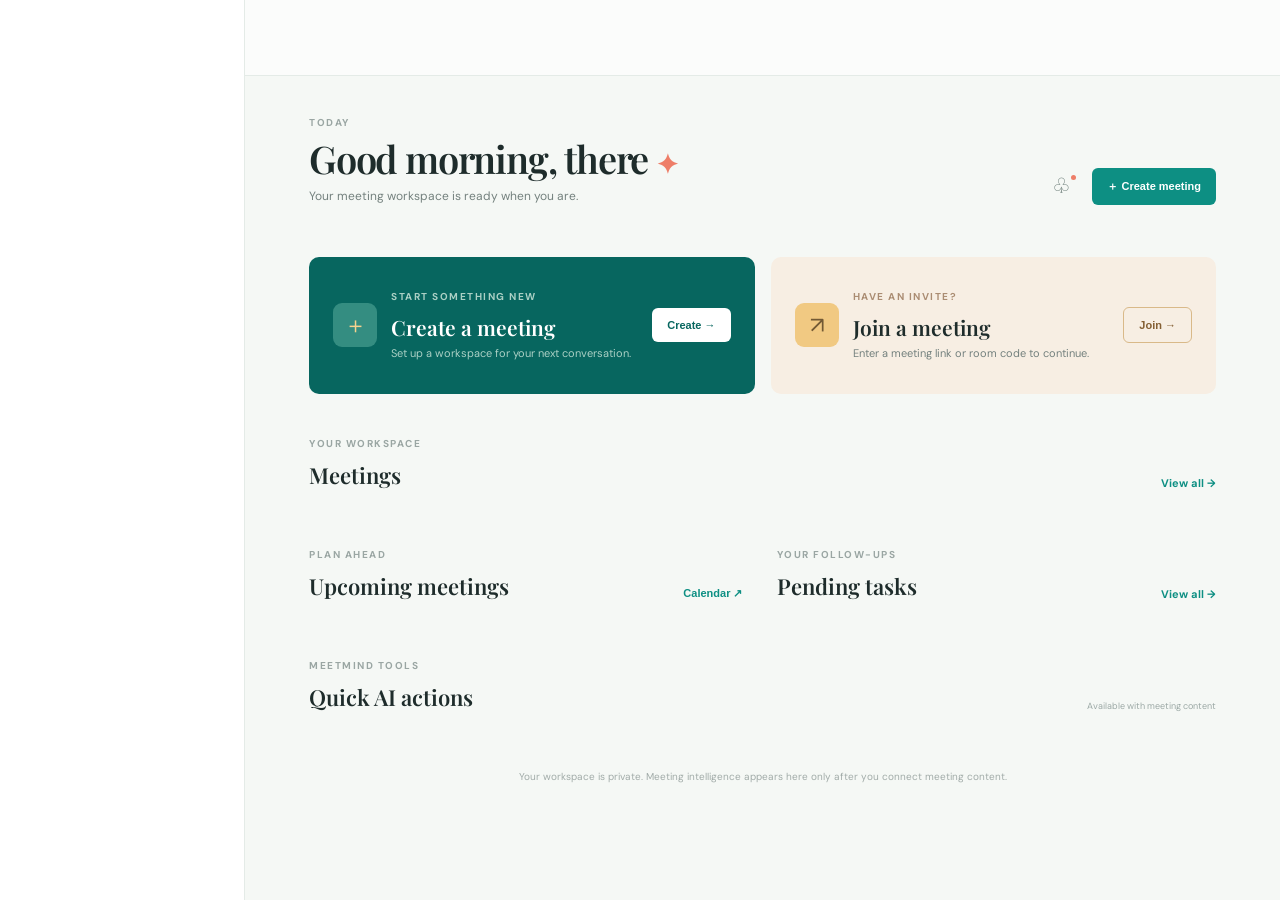
==== dashboard/index.html @ 197cc9c2 "Initial MeetMind project upload Co-authored-by: Copilot <223556219+Copilot@users.noreply.github.com>" ====
<!doctype html>
<html lang="en">
<head>
  <meta charset="UTF-8" />
  <meta name="viewport" content="width=device-width, initial-scale=1.0" />
  <title>Dashboard | MeetMind AI</title>
  <meta name="description" content="MeetMind AI authenticated workspace dashboard" />
  <link rel="preconnect" href="https://fonts.googleapis.com" />
  <link rel="preconnect" href="https://fonts.gstatic.com" crossorigin />
  <link href="https://fonts.googleapis.com/css2?family=DM+Sans:wght@400;500;600;700&family=Playfair+Display:wght@600;700&display=swap" rel="stylesheet" />
  <link rel="stylesheet" href="dashboard.css" />
</head>
<body>
  <div class="dashboard-shell">
    <aside class="sidebar" id="sidebar"></aside>
    <div class="dashboard-main">
      <header class="dashboard-header" id="header"></header>
      <main class="dashboard-content">
        <section class="welcome-row">
          <div><p class="eyebrow" id="dateLabel">TODAY</p><h1>Good morning, <span id="welcomeName">there</span> <span class="spark">✦</span></h1><p class="muted">Your meeting workspace is ready when you are.</p></div>
          <div class="header-actions"><button class="icon-button" aria-label="Notifications">♧<span class="notification-dot"></span></button><button class="button button-primary" data-action="create-meeting"><span>＋</span> Create meeting</button></div>
        </section>

        <section class="stats-grid" id="stats" aria-label="Dashboard statistics"></section>

        <section class="primary-actions" aria-label="Meeting actions">
          <article class="action-card action-create"><div class="action-icon">＋</div><div><p class="eyebrow">START SOMETHING NEW</p><h2>Create a meeting</h2><p>Set up a workspace for your next conversation.</p></div><button class="button button-light" data-action="create-meeting">Create <span>→</span></button></article>
          <article class="action-card action-join"><div class="action-icon">↗</div><div><p class="eyebrow">HAVE AN INVITE?</p><h2>Join a meeting</h2><p>Enter a meeting link or room code to continue.</p></div><button class="button button-outline" data-action="join-meeting">Join <span>→</span></button></article>
        </section>

        <section class="section-block"><div class="section-heading"><div><p class="eyebrow">YOUR WORKSPACE</p><h2>Meetings</h2></div><a class="section-link" href="#recent">View all <span>→</span></a></div><div class="meeting-grid" id="recentMeetings"></div></section>
        <section class="section-block split-block"><div><div class="section-heading"><div><p class="eyebrow">PLAN AHEAD</p><h2>Upcoming meetings</h2></div><button class="text-button" data-action="calendar">Calendar ↗</button></div><div id="upcomingMeetings"></div></div><div><div class="section-heading"><div><p class="eyebrow">YOUR FOLLOW-UPS</p><h2>Pending tasks</h2></div><a class="section-link" href="#tasks">View all <span>→</span></a></div><div id="pendingTasks"></div></div></section>

        <section class="section-block"><div class="section-heading"><div><p class="eyebrow">MEETMIND TOOLS</p><h2>Quick AI actions</h2></div><span class="availability">Available with meeting content</span></div><div class="ai-actions" id="quickActions"></div></section>
        <p class="privacy-footer">Your workspace is private. Meeting intelligence appears here only after you connect meeting content.</p>
      </main>
    </div>
  </div>
  <div class="modal hidden" id="actionModal" role="dialog" aria-modal="true" aria-labelledby="modalTitle"><div class="modal-card"><button class="modal-close" id="closeModal" aria-label="Close">×</button><span class="modal-icon" id="modalIcon">✦</span><p class="eyebrow" id="modalEyebrow">MEETING WORKSPACE</p><h2 id="modalTitle">Coming next.</h2><p class="muted" id="modalMessage">Meeting creation is not connected yet. This dashboard is ready for the meeting engine.</p><button class="button button-primary modal-button" id="modalDone">Got it</button></div></div>
  <div class="modal hidden" id="settingsModal" role="dialog" aria-modal="true" aria-labelledby="settingsTitle"><div class="modal-card settings-card"><button class="modal-close" data-action="close-settings" aria-label="Close">×</button><p class="eyebrow">ACCOUNT SETTINGS</p><h2 id="settingsTitle">Your profile</h2><form id="settingsForm"><label>Name<input name="name" required minlength="2" maxlength="120"/></label><label>Preferred language<select name="preferred_language"><option value="en">English</option><option value="es">Spanish</option><option value="fr">French</option><option value="de">German</option><option value="hi">Hindi</option></select></label><label>Timezone<input name="timezone" maxlength="64" placeholder="Asia/Kolkata"/></label><p class="muted" id="settingsState">Changes are saved to your account.</p><button class="button button-primary modal-button" type="submit">Save changes</button></form></div></div>
  <script src="dashboard.js"></script>
</body>
</html>
---- dashboard/dashboard.css ----
*{box-sizing:border-box}:root{--ink:#1e2c2b;--muted:#74817e;--line:#e4ebe7;--cream:#f5f8f5;--paper:#fff;--teal:#0d8f83;--teal-dark:#07665f;--coral:#ee7e68;--gold:#e8bd70;--lavender:#bdb0df}body{margin:0;background:var(--cream);color:var(--ink);font-family:'DM Sans',sans-serif;font-size:14px}.dashboard-shell{min-height:100vh;display:flex}.sidebar{width:245px;background:#fff;border-right:1px solid var(--line);padding:28px 15px 20px;display:flex;flex-direction:column;flex-shrink:0}.brand{display:flex;align-items:center;gap:9px;padding:0 13px 35px;font-size:22px;font-weight:700;letter-spacing:-.8px}.brand-mark{color:var(--coral);font-size:21px}.brand small{color:var(--teal);font-size:9px;letter-spacing:1px;margin-left:2px}.workspace-switcher{display:flex;align-items:center;gap:10px;padding:11px;margin-bottom:25px;background:var(--cream);border-radius:8px}.workspace-switcher b,.profile b{display:block;font-size:11px}.workspace-switcher small,.profile small{display:block;color:var(--muted);font-size:9px;margin-top:3px}.avatar{width:30px;height:30px;border-radius:50%;display:grid;place-items:center;font-size:9px;font-weight:700;color:#fff;border:2px solid #fff;flex-shrink:0}.avatar-teal{background:#69b4a8}.avatar-coral{background:#e78c7b}.chevron{color:#99a5a2;margin-left:auto}.nav{display:grid;gap:4px}.nav-item{height:40px;border-radius:7px;display:flex;align-items:center;gap:13px;padding:0 13px;color:#71807e;text-decoration:none;font-size:13px}.nav-item span{width:17px;text-align:center;font-size:17px;color:#8e9a98}.nav-item:hover,.nav-item.active{background:#edf5f2;color:var(--teal-dark);font-weight:600}.nav-item.active span{color:var(--teal)}.sidebar-bottom{margin-top:auto}.sidebar-note{display:flex;gap:9px;margin:25px 5px 22px;padding:13px 10px;background:#f8f3e8;border-radius:8px}.sidebar-note>span{color:#d5a244}.sidebar-note b{display:block;font-size:10px}.sidebar-note small{display:block;color:#898b80;font-size:9px;line-height:1.4;margin-top:3px}.profile{display:flex;align-items:center;gap:9px;border-top:1px solid var(--line);padding:18px 8px 0}.logout-button{border:0;background:none;color:#a1746c;font-size:9px;cursor:pointer;margin-left:auto}.dashboard-main{flex:1;min-width:0}.dashboard-header{height:76px;border-bottom:1px solid var(--line);background:#fff9;display:flex;justify-content:space-between;align-items:center;padding:0 clamp(25px,5vw,72px)}.breadcrumb{display:flex;gap:10px;color:#9aa5a3;font-size:12px}.breadcrumb b{color:var(--ink)}.header-profile{display:flex;align-items:center;gap:17px}.language-chip{color:var(--teal-dark);background:#eaf5f1;border-radius:20px;padding:7px 10px;font-size:10px;font-weight:700}.profile-button{border:0;background:none;display:flex;align-items:center;gap:9px;color:var(--ink);cursor:pointer}.profile-name{font-size:11px;font-weight:600}.dashboard-content{max-width:1370px;margin:0 auto;padding:40px clamp(25px,5vw,72px) 60px}.welcome-row{display:flex;justify-content:space-between;align-items:flex-end;margin-bottom:30px}.eyebrow{font-size:10px;letter-spacing:1.5px;color:#9aa6a3;font-weight:700;margin:0 0 10px}.welcome-row h1{font-family:'Playfair Display',serif;font-weight:600;font-size:38px;line-height:1.05;letter-spacing:-1.2px;margin:0}.spark{color:var(--coral);font-size:27px}.muted{color:var(--muted);font-size:12px;margin:8px 0 0;line-height:1.5}.header-actions{display:flex;align-items:center;gap:15px}.icon-button{border:0;background:none;color:#70807c;font-size:21px;position:relative}.notification-dot{position:absolute;width:5px;height:5px;border-radius:50%;background:var(--coral);top:2px;right:1px}.button{border:0;border-radius:6px;padding:11px 15px;font-size:11px;font-weight:700;cursor:pointer;transition:transform .2s,box-shadow .2s}.button:hover{transform:translateY(-1px);box-shadow:0 5px 14px #17483d1b}.button-primary{background:var(--teal);color:#fff}.stats-grid{display:grid;grid-template-columns:repeat(4,1fr);gap:14px;margin-bottom:22px}.stat-card{display:flex;gap:13px;align-items:center;background:#fff;border:1px solid var(--line);border-radius:9px;padding:17px 18px}.stat-icon{width:31px;height:31px;display:grid;place-items:center;border-radius:7px;background:#eaf5f1;color:var(--teal);font-size:16px}.stat-card p{font-size:10px;color:var(--muted);margin:0 0 3px}.stat-card strong{font-family:'Playfair Display',serif;font-size:22px;display:block}.stat-card small{font-size:9px;color:#a0aaa7}.primary-actions{display:grid;grid-template-columns:1fr 1fr;gap:16px;margin-bottom:43px}.action-card{border-radius:10px;padding:22px 24px;display:flex;align-items:center;gap:14px;min-height:137px}.action-card .action-icon{width:44px;height:44px;border-radius:9px;display:grid;place-items:center;font-size:23px;flex-shrink:0}.action-card h2{font-family:'Playfair Display',serif;font-size:21px;margin:0 0 5px;font-weight:600}.action-card p:not(.eyebrow){color:var(--muted);font-size:11px;margin:0;line-height:1.4}.action-card button{margin-left:auto;flex-shrink:0}.action-create{background:var(--teal-dark);color:#fff}.action-create .eyebrow,.action-create p:not(.eyebrow){color:#abd0c5}.action-create .action-icon{background:#348d81;color:#f7d28f}.action-join{background:#f7eee3;color:var(--ink)}.action-join .eyebrow{color:#aa8c72}.action-join .action-icon{background:#f1c982;color:#725934}.button-light{background:#fff;color:var(--teal-dark)}.button-outline{background:transparent;border:1px solid #d9b989;color:#845f33}.section-block{margin-top:0;margin-bottom:40px}.section-heading{display:flex;align-items:flex-end;justify-content:space-between;margin-bottom:18px}.section-heading h2{font-family:'Playfair Display',serif;font-weight:600;font-size:22px;margin:0}.section-link,.text-button{border:0;background:none;color:var(--teal);font-size:11px;font-weight:700;text-decoration:none;cursor:pointer}.meeting-grid{display:grid;grid-template-columns:repeat(3,1fr);gap:15px}.meeting-card{background:#fff;border:1px solid var(--line);border-radius:9px;padding:20px;min-height:174px}.meeting-card-top{display:flex;align-items:center;gap:8px;margin-bottom:19px}.meeting-symbol{width:30px;height:30px;display:grid;place-items:center;border-radius:7px;background:#fff0eb;color:var(--coral)}.status-pill{background:#edf6f2;border-radius:12px;padding:5px 8px;color:var(--teal);font-size:9px}.meeting-card h3,.task-card h3{font-size:14px;margin:0 0 7px}.meeting-card p,.task-card p{font-size:10px;color:var(--muted);margin:0}.card-link{margin-top:20px;border:0;background:none;color:var(--teal);font-size:10px;font-weight:700;padding:0;cursor:pointer}.empty-state{border:1px dashed #cedbd5;border-radius:9px;min-height:174px;padding:27px;text-align:center;background:#fcfdfc;display:flex;flex-direction:column;align-items:center;justify-content:center}.empty-icon{font-size:24px;color:#b7c9c2;line-height:1}.empty-state h3{font-size:13px;margin:10px 0 5px}.empty-state p{color:var(--muted);font-size:10px;max-width:250px;line-height:1.5;margin:0}.empty-state .text-button{margin-top:13px}.split-block{display:grid;grid-template-columns:1fr 1fr;gap:28px}.split-block>div{min-width:0}.task-card{display:flex;align-items:center;gap:11px;padding:15px;border:1px solid var(--line);background:#fff;border-radius:8px;min-height:65px}.task-check{width:24px;height:24px;border:1px solid #bad7cd;color:var(--teal);border-radius:50%;display:grid;place-items:center;font-size:11px}.task-arrow{margin-left:auto;color:#9ca9a6}.availability{color:#9ba8a5;font-size:9px}.ai-actions{display:grid;grid-template-columns:repeat(4,1fr);gap:13px}.ai-action{display:flex;text-align:left;align-items:center;gap:10px;border:1px solid var(--line);background:#fff;border-radius:9px;padding:15px;min-height:83px;cursor:pointer;color:var(--ink)}.ai-action:hover{border-color:#a9d1c7;box-shadow:0 7px 16px #153b3210}.ai-icon{width:28px;height:28px;border-radius:7px;display:grid;place-items:center;background:#f0edfb;color:#907dc3;flex-shrink:0}.ai-action b{display:block;font-size:10px}.ai-action small{display:block;color:var(--muted);font-size:9px;line-height:1.4;margin-top:4px}.action-arrow{color:var(--teal);margin-left:auto}.privacy-footer{text-align:center;color:#a1aba8;font-size:10px;margin:15px 0 0}.modal{position:fixed;inset:0;background:#163f35aa;display:grid;place-items:center;padding:20px;z-index:5}.hidden{display:none!important}.modal-card{width:min(420px,100%);background:#fff;padding:34px;border-radius:11px;box-shadow:0 20px 60px #123b2e40;position:relative}.modal-close{position:absolute;right:18px;top:14px;border:0;background:none;color:#99a5a3;font-size:22px;cursor:pointer}.modal-icon{font-size:23px;color:var(--coral)}.modal-card h2{font-family:'Playfair Display',serif;font-size:28px;margin:10px 0 7px}.modal-button{margin-top:23px;width:100%}@media(max-width:1050px){.sidebar{width:205px}.stats-grid{grid-template-columns:repeat(2,1fr)}.ai-actions{grid-template-columns:repeat(2,1fr)}}@media(max-width:720px){.sidebar{width:62px;padding:22px 8px}.brand{padding:0 8px 35px;font-size:0}.brand-mark{font-size:22px}.brand small,.workspace-switcher>span:not(.avatar),.nav-item:not(.active) span,.sidebar-note,.profile span:not(.avatar),.logout-button{display:none}.workspace-switcher{padding:8px;justify-content:center}.nav-item{justify-content:center;padding:0;font-size:0}.nav-item span{font-size:18px}.sidebar-bottom .nav-item{display:flex}.profile{justify-content:center;padding:15px 0 0}.dashboard-header{height:64px;padding:0 18px}.header-profile{gap:8px}.language-chip{font-size:9px}.profile-name,.profile-button .chevron{display:none}.dashboard-content{padding:30px 18px 44px}.welcome-row{align-items:flex-start}.welcome-row h1{font-size:30px}.header-actions{display:none}.stats-grid{grid-template-columns:1fr 1fr;gap:9px}.stat-card{padding:13px 11px;gap:8px}.stat-card strong{font-size:19px}.stat-card small{font-size:8px}.primary-actions,.split-block{grid-template-columns:1fr;gap:12px}.action-card{padding:19px;min-height:122px}.action-card h2{font-size:18px}.action-card button{padding:9px 10px}.meeting-grid,.ai-actions{grid-template-columns:1fr}.meeting-grid .meeting-card:not(:first-child){display:none}.section-block{margin-bottom:34px}.section-heading h2{font-size:20px}.availability{display:none}}
.settings-link{width:100%;border:0;background:none;text-align:left;cursor:pointer;font:inherit}
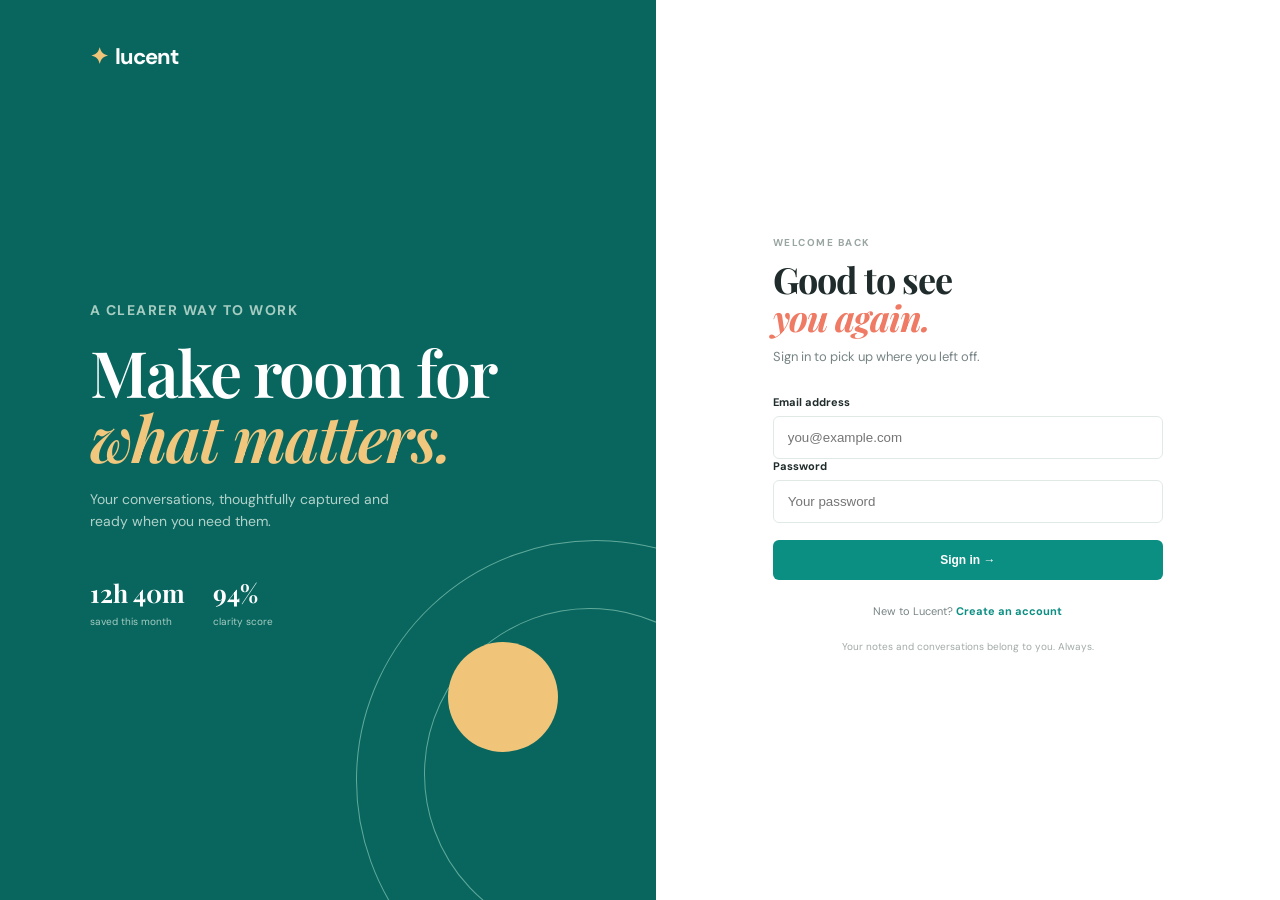
==== commit b391e9e3: "Improve meeting platform UI and realtime flows Co-authored-by: Copilot <223556219+Copilot@users.nore" ====
--- a/dashboard/index.html
+++ b/dashboard/index.html
@@ -18,7 +18,7 @@
       <main class="dashboard-content">
         <section class="welcome-row">
           <div><p class="eyebrow" id="dateLabel">TODAY</p><h1>Good morning, <span id="welcomeName">there</span> <span class="spark">✦</span></h1><p class="muted">Your meeting workspace is ready when you are.</p></div>
-          <div class="header-actions"><button class="icon-button" aria-label="Notifications">♧<span class="notification-dot"></span></button><button class="button button-primary" data-action="create-meeting"><span>＋</span> Create meeting</button></div>
+          <div class="header-actions"><button class="button button-primary" data-action="create-meeting"><span>＋</span> Create meeting</button></div>
         </section>
 
         <section class="stats-grid" id="stats" aria-label="Dashboard statistics"></section>
@@ -28,10 +28,10 @@
           <article class="action-card action-join"><div class="action-icon">↗</div><div><p class="eyebrow">HAVE AN INVITE?</p><h2>Join a meeting</h2><p>Enter a meeting link or room code to continue.</p></div><button class="button button-outline" data-action="join-meeting">Join <span>→</span></button></article>
         </section>
 
-        <section class="section-block"><div class="section-heading"><div><p class="eyebrow">YOUR WORKSPACE</p><h2>Meetings</h2></div><a class="section-link" href="#recent">View all <span>→</span></a></div><div class="meeting-grid" id="recentMeetings"></div></section>
-        <section class="section-block split-block"><div><div class="section-heading"><div><p class="eyebrow">PLAN AHEAD</p><h2>Upcoming meetings</h2></div><button class="text-button" data-action="calendar">Calendar ↗</button></div><div id="upcomingMeetings"></div></div><div><div class="section-heading"><div><p class="eyebrow">YOUR FOLLOW-UPS</p><h2>Pending tasks</h2></div><a class="section-link" href="#tasks">View all <span>→</span></a></div><div id="pendingTasks"></div></div></section>
+        <section class="section-block" id="meetings"><div class="section-heading"><div><p class="eyebrow">YOUR WORKSPACE</p><h2>Meetings</h2></div><a class="section-link" href="#recent">View all <span>→</span></a></div><div class="meeting-grid" id="recentMeetings"></div></section>
+        <section class="section-block split-block"><div><div class="section-heading"><div><p class="eyebrow">PLAN AHEAD</p><h2>Upcoming meetings</h2></div><button class="text-button" data-action="calendar">Calendar ↗</button></div><div id="upcomingMeetings"></div></div><div id="tasks"><div class="section-heading"><div><p class="eyebrow">YOUR FOLLOW-UPS</p><h2>Pending tasks</h2></div><a class="section-link" href="#tasks">View all <span>→</span></a></div><div id="pendingTasks"></div></div></section>
 
-        <section class="section-block"><div class="section-heading"><div><p class="eyebrow">MEETMIND TOOLS</p><h2>Quick AI actions</h2></div><span class="availability">Available with meeting content</span></div><div class="ai-actions" id="quickActions"></div></section>
+        <section class="section-block" id="notes"><div class="section-heading"><div><p class="eyebrow">MEETMIND TOOLS</p><h2>Quick AI actions</h2></div><span class="availability">Available with meeting content</span></div><div class="ai-actions" id="quickActions"></div></section>
         <p class="privacy-footer">Your workspace is private. Meeting intelligence appears here only after you connect meeting content.</p>
       </main>
     </div>
--- a/dashboard/dashboard.css
+++ b/dashboard/dashboard.css
@@ -1,2 +1,55 @@
 *{box-sizing:border-box}:root{--ink:#1e2c2b;--muted:#74817e;--line:#e4ebe7;--cream:#f5f8f5;--paper:#fff;--teal:#0d8f83;--teal-dark:#07665f;--coral:#ee7e68;--gold:#e8bd70;--lavender:#bdb0df}body{margin:0;background:var(--cream);color:var(--ink);font-family:'DM Sans',sans-serif;font-size:14px}.dashboard-shell{min-height:100vh;display:flex}.sidebar{width:245px;background:#fff;border-right:1px solid var(--line);padding:28px 15px 20px;display:flex;flex-direction:column;flex-shrink:0}.brand{display:flex;align-items:center;gap:9px;padding:0 13px 35px;font-size:22px;font-weight:700;letter-spacing:-.8px}.brand-mark{color:var(--coral);font-size:21px}.brand small{color:var(--teal);font-size:9px;letter-spacing:1px;margin-left:2px}.workspace-switcher{display:flex;align-items:center;gap:10px;padding:11px;margin-bottom:25px;background:var(--cream);border-radius:8px}.workspace-switcher b,.profile b{display:block;font-size:11px}.workspace-switcher small,.profile small{display:block;color:var(--muted);font-size:9px;margin-top:3px}.avatar{width:30px;height:30px;border-radius:50%;display:grid;place-items:center;font-size:9px;font-weight:700;color:#fff;border:2px solid #fff;flex-shrink:0}.avatar-teal{background:#69b4a8}.avatar-coral{background:#e78c7b}.chevron{color:#99a5a2;margin-left:auto}.nav{display:grid;gap:4px}.nav-item{height:40px;border-radius:7px;display:flex;align-items:center;gap:13px;padding:0 13px;color:#71807e;text-decoration:none;font-size:13px}.nav-item span{width:17px;text-align:center;font-size:17px;color:#8e9a98}.nav-item:hover,.nav-item.active{background:#edf5f2;color:var(--teal-dark);font-weight:600}.nav-item.active span{color:var(--teal)}.sidebar-bottom{margin-top:auto}.sidebar-note{display:flex;gap:9px;margin:25px 5px 22px;padding:13px 10px;background:#f8f3e8;border-radius:8px}.sidebar-note>span{color:#d5a244}.sidebar-note b{display:block;font-size:10px}.sidebar-note small{display:block;color:#898b80;font-size:9px;line-height:1.4;margin-top:3px}.profile{display:flex;align-items:center;gap:9px;border-top:1px solid var(--line);padding:18px 8px 0}.logout-button{border:0;background:none;color:#a1746c;font-size:9px;cursor:pointer;margin-left:auto}.dashboard-main{flex:1;min-width:0}.dashboard-header{height:76px;border-bottom:1px solid var(--line);background:#fff9;display:flex;justify-content:space-between;align-items:center;padding:0 clamp(25px,5vw,72px)}.breadcrumb{display:flex;gap:10px;color:#9aa5a3;font-size:12px}.breadcrumb b{color:var(--ink)}.header-profile{display:flex;align-items:center;gap:17px}.language-chip{color:var(--teal-dark);background:#eaf5f1;border-radius:20px;padding:7px 10px;font-size:10px;font-weight:700}.profile-button{border:0;background:none;display:flex;align-items:center;gap:9px;color:var(--ink);cursor:pointer}.profile-name{font-size:11px;font-weight:600}.dashboard-content{max-width:1370px;margin:0 auto;padding:40px clamp(25px,5vw,72px) 60px}.welcome-row{display:flex;justify-content:space-between;align-items:flex-end;margin-bottom:30px}.eyebrow{font-size:10px;letter-spacing:1.5px;color:#9aa6a3;font-weight:700;margin:0 0 10px}.welcome-row h1{font-family:'Playfair Display',serif;font-weight:600;font-size:38px;line-height:1.05;letter-spacing:-1.2px;margin:0}.spark{color:var(--coral);font-size:27px}.muted{color:var(--muted);font-size:12px;margin:8px 0 0;line-height:1.5}.header-actions{display:flex;align-items:center;gap:15px}.icon-button{border:0;background:none;color:#70807c;font-size:21px;position:relative}.notification-dot{position:absolute;width:5px;height:5px;border-radius:50%;background:var(--coral);top:2px;right:1px}.button{border:0;border-radius:6px;padding:11px 15px;font-size:11px;font-weight:700;cursor:pointer;transition:transform .2s,box-shadow .2s}.button:hover{transform:translateY(-1px);box-shadow:0 5px 14px #17483d1b}.button-primary{background:var(--teal);color:#fff}.stats-grid{display:grid;grid-template-columns:repeat(4,1fr);gap:14px;margin-bottom:22px}.stat-card{display:flex;gap:13px;align-items:center;background:#fff;border:1px solid var(--line);border-radius:9px;padding:17px 18px}.stat-icon{width:31px;height:31px;display:grid;place-items:center;border-radius:7px;background:#eaf5f1;color:var(--teal);font-size:16px}.stat-card p{font-size:10px;color:var(--muted);margin:0 0 3px}.stat-card strong{font-family:'Playfair Display',serif;font-size:22px;display:block}.stat-card small{font-size:9px;color:#a0aaa7}.primary-actions{display:grid;grid-template-columns:1fr 1fr;gap:16px;margin-bottom:43px}.action-card{border-radius:10px;padding:22px 24px;display:flex;align-items:center;gap:14px;min-height:137px}.action-card .action-icon{width:44px;height:44px;border-radius:9px;display:grid;place-items:center;font-size:23px;flex-shrink:0}.action-card h2{font-family:'Playfair Display',serif;font-size:21px;margin:0 0 5px;font-weight:600}.action-card p:not(.eyebrow){color:var(--muted);font-size:11px;margin:0;line-height:1.4}.action-card button{margin-left:auto;flex-shrink:0}.action-create{background:var(--teal-dark);color:#fff}.action-create .eyebrow,.action-create p:not(.eyebrow){color:#abd0c5}.action-create .action-icon{background:#348d81;color:#f7d28f}.action-join{background:#f7eee3;color:var(--ink)}.action-join .eyebrow{color:#aa8c72}.action-join .action-icon{background:#f1c982;color:#725934}.button-light{background:#fff;color:var(--teal-dark)}.button-outline{background:transparent;border:1px solid #d9b989;color:#845f33}.section-block{margin-top:0;margin-bottom:40px}.section-heading{display:flex;align-items:flex-end;justify-content:space-between;margin-bottom:18px}.section-heading h2{font-family:'Playfair Display',serif;font-weight:600;font-size:22px;margin:0}.section-link,.text-button{border:0;background:none;color:var(--teal);font-size:11px;font-weight:700;text-decoration:none;cursor:pointer}.meeting-grid{display:grid;grid-template-columns:repeat(3,1fr);gap:15px}.meeting-card{background:#fff;border:1px solid var(--line);border-radius:9px;padding:20px;min-height:174px}.meeting-card-top{display:flex;align-items:center;gap:8px;margin-bottom:19px}.meeting-symbol{width:30px;height:30px;display:grid;place-items:center;border-radius:7px;background:#fff0eb;color:var(--coral)}.status-pill{background:#edf6f2;border-radius:12px;padding:5px 8px;color:var(--teal);font-size:9px}.meeting-card h3,.task-card h3{font-size:14px;margin:0 0 7px}.meeting-card p,.task-card p{font-size:10px;color:var(--muted);margin:0}.card-link{margin-top:20px;border:0;background:none;color:var(--teal);font-size:10px;font-weight:700;padding:0;cursor:pointer}.empty-state{border:1px dashed #cedbd5;border-radius:9px;min-height:174px;padding:27px;text-align:center;background:#fcfdfc;display:flex;flex-direction:column;align-items:center;justify-content:center}.empty-icon{font-size:24px;color:#b7c9c2;line-height:1}.empty-state h3{font-size:13px;margin:10px 0 5px}.empty-state p{color:var(--muted);font-size:10px;max-width:250px;line-height:1.5;margin:0}.empty-state .text-button{margin-top:13px}.split-block{display:grid;grid-template-columns:1fr 1fr;gap:28px}.split-block>div{min-width:0}.task-card{display:flex;align-items:center;gap:11px;padding:15px;border:1px solid var(--line);background:#fff;border-radius:8px;min-height:65px}.task-check{width:24px;height:24px;border:1px solid #bad7cd;color:var(--teal);border-radius:50%;display:grid;place-items:center;font-size:11px}.task-arrow{margin-left:auto;color:#9ca9a6}.availability{color:#9ba8a5;font-size:9px}.ai-actions{display:grid;grid-template-columns:repeat(4,1fr);gap:13px}.ai-action{display:flex;text-align:left;align-items:center;gap:10px;border:1px solid var(--line);background:#fff;border-radius:9px;padding:15px;min-height:83px;cursor:pointer;color:var(--ink)}.ai-action:hover{border-color:#a9d1c7;box-shadow:0 7px 16px #153b3210}.ai-icon{width:28px;height:28px;border-radius:7px;display:grid;place-items:center;background:#f0edfb;color:#907dc3;flex-shrink:0}.ai-action b{display:block;font-size:10px}.ai-action small{display:block;color:var(--muted);font-size:9px;line-height:1.4;margin-top:4px}.action-arrow{color:var(--teal);margin-left:auto}.privacy-footer{text-align:center;color:#a1aba8;font-size:10px;margin:15px 0 0}.modal{position:fixed;inset:0;background:#163f35aa;display:grid;place-items:center;padding:20px;z-index:5}.hidden{display:none!important}.modal-card{width:min(420px,100%);background:#fff;padding:34px;border-radius:11px;box-shadow:0 20px 60px #123b2e40;position:relative}.modal-close{position:absolute;right:18px;top:14px;border:0;background:none;color:#99a5a3;font-size:22px;cursor:pointer}.modal-icon{font-size:23px;color:var(--coral)}.modal-card h2{font-family:'Playfair Display',serif;font-size:28px;margin:10px 0 7px}.modal-button{margin-top:23px;width:100%}@media(max-width:1050px){.sidebar{width:205px}.stats-grid{grid-template-columns:repeat(2,1fr)}.ai-actions{grid-template-columns:repeat(2,1fr)}}@media(max-width:720px){.sidebar{width:62px;padding:22px 8px}.brand{padding:0 8px 35px;font-size:0}.brand-mark{font-size:22px}.brand small,.workspace-switcher>span:not(.avatar),.nav-item:not(.active) span,.sidebar-note,.profile span:not(.avatar),.logout-button{display:none}.workspace-switcher{padding:8px;justify-content:center}.nav-item{justify-content:center;padding:0;font-size:0}.nav-item span{font-size:18px}.sidebar-bottom .nav-item{display:flex}.profile{justify-content:center;padding:15px 0 0}.dashboard-header{height:64px;padding:0 18px}.header-profile{gap:8px}.language-chip{font-size:9px}.profile-name,.profile-button .chevron{display:none}.dashboard-content{padding:30px 18px 44px}.welcome-row{align-items:flex-start}.welcome-row h1{font-size:30px}.header-actions{display:none}.stats-grid{grid-template-columns:1fr 1fr;gap:9px}.stat-card{padding:13px 11px;gap:8px}.stat-card strong{font-size:19px}.stat-card small{font-size:8px}.primary-actions,.split-block{grid-template-columns:1fr;gap:12px}.action-card{padding:19px;min-height:122px}.action-card h2{font-size:18px}.action-card button{padding:9px 10px}.meeting-grid,.ai-actions{grid-template-columns:1fr}.meeting-grid .meeting-card:not(:first-child){display:none}.section-block{margin-bottom:34px}.section-heading h2{font-size:20px}.availability{display:none}}
 .settings-link{width:100%;border:0;background:none;text-align:left;cursor:pointer;font:inherit}
+/* Navigation and responsive dashboard polish */
+.dashboard-header{position:relative}
+.dashboard-header>.mobile-menu-button{display:none}
+.header-actions{position:relative}
+.profile-menu{position:relative}
+.profile-button{padding:5px 7px;border-radius:8px}
+.profile-button:hover,.profile-button:focus-visible{background:var(--cream)}
+.profile-button .avatar{width:32px;height:32px}
+.profile-dropdown,.notification-popover{position:absolute;z-index:20;right:0;top:calc(100% + 10px);width:230px;padding:8px;background:#fff;border:1px solid var(--line);border-radius:11px;box-shadow:0 12px 30px #17483d1a}
+.profile-dropdown a,.profile-dropdown button{display:block;width:100%;padding:10px 11px;border:0;border-radius:7px;background:transparent;color:var(--ink);font:inherit;font-size:11px;text-align:left;text-decoration:none;cursor:pointer}
+.profile-dropdown a:hover,.profile-dropdown button:hover{background:var(--cream);color:var(--teal-dark)}
+.profile-dropdown button{color:#a1746c;border-top:1px solid var(--line);margin-top:5px}
+.profile-summary{display:flex;align-items:center;gap:9px;padding:8px 10px 12px;border-bottom:1px solid var(--line);margin-bottom:4px}
+.profile-summary b,.profile-summary small{display:block}
+.profile-summary b{font-size:11px}
+.profile-summary small{color:var(--muted);font-size:9px;margin-top:3px}
+.notification-popover{right:245px;top:68px;padding:14px 16px}
+.popover-heading{font-size:12px;margin-bottom:8px}
+.notification-popover .muted{font-size:11px;margin:0}
+.hidden{display:none!important}
+.dashboard-header .header-actions{margin-left:auto}
+.dashboard-header .mobile-menu-button{border:0;background:transparent;color:var(--ink);font-size:20px;cursor:pointer}
+.nav-item:focus-visible,.button:focus-visible,.icon-button:focus-visible,.profile-button:focus-visible,.logout-button:focus-visible{outline:2px solid var(--teal);outline-offset:2px}
+@media (max-width:900px){
+  .sidebar{width:210px}
+  .dashboard-header{padding:0 25px}
+  .dashboard-content{padding-left:25px;padding-right:25px}
+  .stats-grid{grid-template-columns:repeat(2,1fr)}
+  .meeting-grid{grid-template-columns:repeat(2,1fr)}
+}
+@media (max-width:680px){
+  .dashboard-shell{display:block}
+  .sidebar{position:fixed;z-index:30;inset:0 auto 0 0;width:245px;transform:translateX(-105%);transition:transform .2s ease;box-shadow:12px 0 30px #17483d22}
+  .sidebar.is-open{transform:translateX(0)}
+  .dashboard-header{height:64px;padding:0 16px;gap:12px}
+  .dashboard-header>.mobile-menu-button{display:block}
+  .breadcrumb{font-size:11px}
+  .header-create{padding:9px 10px;font-size:10px}
+  .header-create span{display:none}
+  .profile-name,.profile-button .chevron{display:none}
+  .profile-button{padding:2px}
+  .notification-popover{right:74px;top:58px;width:min(230px,calc(100vw - 32px))}
+  .dashboard-content{padding:28px 16px 40px}
+  .welcome-row{align-items:flex-start;gap:18px;flex-direction:column}
+  .welcome-row h1{font-size:31px}
+  .stats-grid,.primary-actions,.split-block,.meeting-grid{grid-template-columns:1fr}
+  .action-card{padding:18px;min-height:120px}
+  .action-card h2{font-size:19px}
+}
+@media (prefers-reduced-motion:reduce){
+  .sidebar{transition:none}
+  .button{transition:none}
+}
